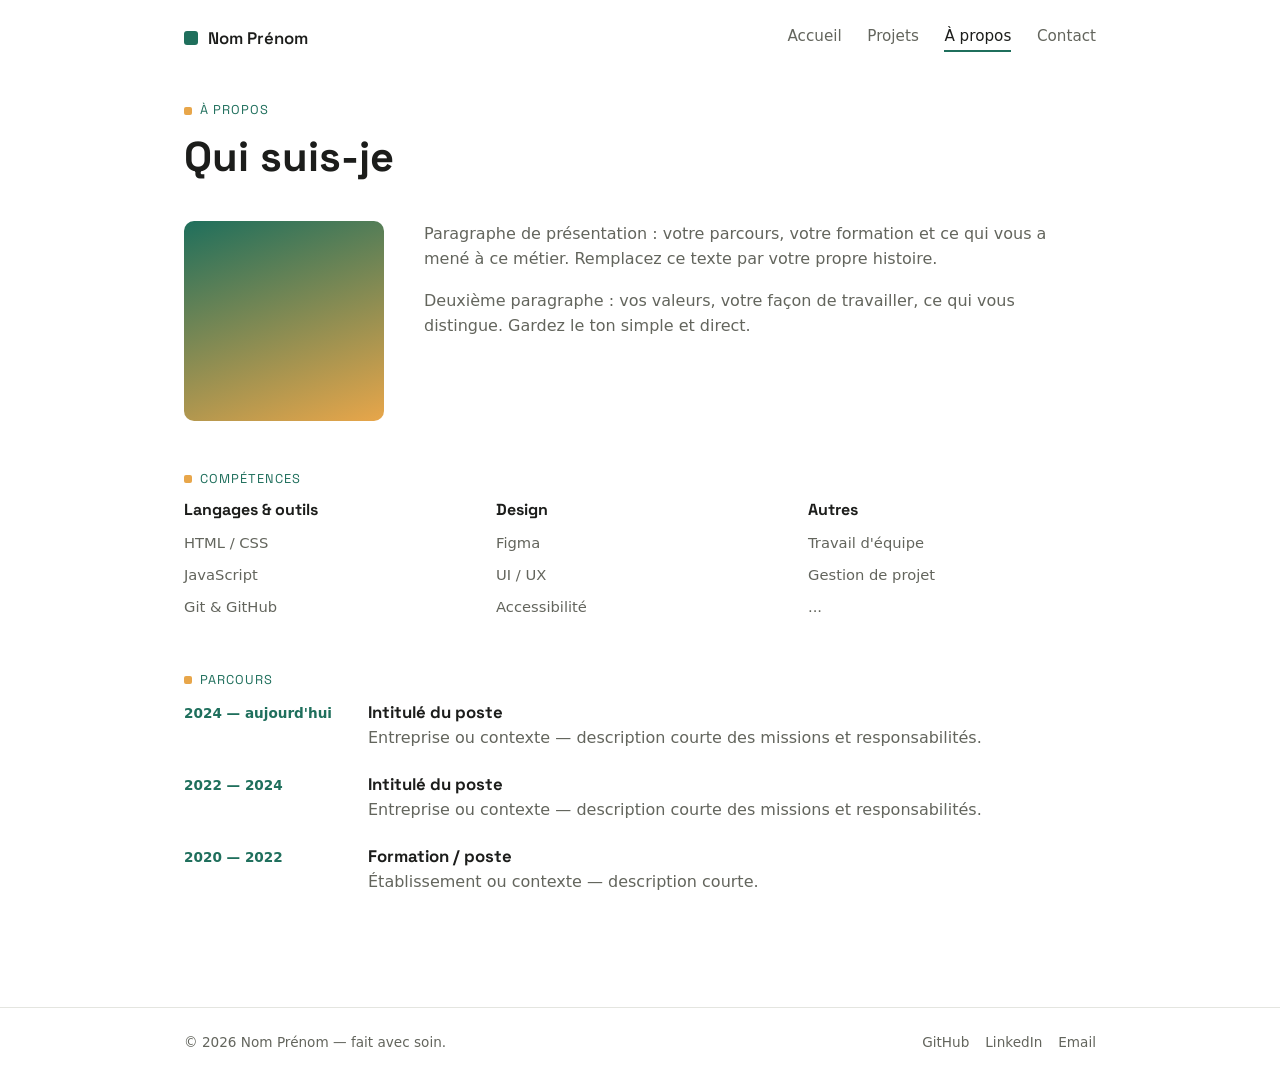
==== about.html @ ff8ce08f "#	modified:   about.css #	modified:   about.html #	modified:   contact.css #	modified:   contact.htm" ====
<!doctype html>
<html lang="fr">

<head>
    <meta charset="UTF-8">
    <meta name="viewport" content="width=device-width, initial-scale=1.0">
    <title>À propos — Nom Prénom</title>
    <link rel="stylesheet" href="about.css">
</head>

<body>

    <header class="nav">
        <a class="logo" href="home.html">
            <span class="logo-mark" aria-hidden="true"></span>
            Nom Prénom
        </a>
        <nav>
            <a href="home.html">Accueil</a>
            <a href="project.html">Projets</a>
            <a href="about.html" class="active">À propos</a>
            <a href="contact.html">Contact</a>
        </nav>
    </header>

    <main>
        <section class="page-intro">
            <p class="eyebrow"><span class="dot"></span>À propos</p>
            <h1>Qui suis-je</h1>
        </section>

        <section class="about-grid">
            <div class="portrait" aria-hidden="true"></div>
            <div class="about-text">
                <p>
                    Paragraphe de présentation : votre parcours, votre formation et ce qui vous a
                    mené à ce métier. Remplacez ce texte par votre propre histoire.
                </p>
                <p>
                    Deuxième paragraphe : vos valeurs, votre façon de travailler, ce qui vous
                    distingue. Gardez le ton simple et direct.
                </p>
            </div>
        </section>

        <section class="about-skills">
            <p class="eyebrow"><span class="dot"></span>Compétences</p>
            <div class="skills-columns">
                <div>
                    <h3>Langages &amp; outils</h3>
                    <ul>
                        <li>HTML / CSS</li>
                        <li>JavaScript</li>
                        <li>Git &amp; GitHub</li>
                    </ul>
                </div>
                <div>
                    <h3>Design</h3>
                    <ul>
                        <li>Figma</li>
                        <li>UI / UX</li>
                        <li>Accessibilité</li>
                    </ul>
                </div>
                <div>
                    <h3>Autres</h3>
                    <ul>
                        <li>Travail d'équipe</li>
                        <li>Gestion de projet</li>
                        <li>...</li>
                    </ul>
                </div>
            </div>
        </section>

        <section class="about-experience">
            <p class="eyebrow"><span class="dot"></span>Parcours</p>
            <ul class="experience-list">
                <li>
                    <span class="experience-date">2024 — aujourd'hui</span>
                    <div>
                        <h3>Intitulé du poste</h3>
                        <p>Entreprise ou contexte — description courte des missions et responsabilités.</p>
                    </div>
                </li>
                <li>
                    <span class="experience-date">2022 — 2024</span>
                    <div>
                        <h3>Intitulé du poste</h3>
                        <p>Entreprise ou contexte — description courte des missions et responsabilités.</p>
                    </div>
                </li>
                <li>
                    <span class="experience-date">2020 — 2022</span>
                    <div>
                        <h3>Formation / poste</h3>
                        <p>Établissement ou contexte — description courte.</p>
                    </div>
                </li>
            </ul>
        </section>
    </main>

    <footer class="footer">
        <div class="footer-content">
            <p>© 2026 Nom Prénom — fait avec soin.</p>
            <div class="socials">
                <a href="https://github.com/votre-utilisateur" target="_blank" rel="noopener">GitHub</a>
                <a href="https://www.linkedin.com/in/votre-profil" target="_blank" rel="noopener">LinkedIn</a>
                <a href="mailto:vous@example.com">Email</a>
            </div>
        </div>
    </footer>

</body>

</html>
---- about.css ----
@import url('https://fonts.googleapis.com/css2?family=Space+Grotesk:wght@500;600;700&display=swap');

:root {
    --bg: #ffffff;
    --bg-soft: #f3f4ef;
    --ink: #1c1d1b;
    --ink-muted: #63655d;
    --accent: #1f6f5c;
    --accent-soft: #e8a64a;
    --border: #e4e5e0;
    --radius: 10px;
    --max-width: 960px;
    --font-display: 'Space Grotesk', sans-serif;
    --font-body: system-ui, -apple-system, 'Segoe UI', Roboto, Helvetica, Arial, sans-serif;
}

* {
    box-sizing: border-box;
}

html {
    scroll-behavior: smooth;
}

body {
    margin: 0;
    background: var(--bg);
    color: var(--ink);
    font-family: var(--font-body);
    line-height: 1.6;
    -webkit-font-smoothing: antialiased;
}

img {
    max-width: 100%;
    display: block;
}

a {
    color: inherit;
    text-decoration: none;
}

h1,
h2,
h3 {
    font-family: var(--font-display);
    line-height: 1.15;
    margin: 0 0 0.5em;
}

p {
    margin: 0 0 1em;
    color: var(--ink-muted);
}

.eyebrow {
    display: flex;
    align-items: center;
    gap: 0.5rem;
    font-family: var(--font-display);
    font-size: 0.8rem;
    letter-spacing: 0.08em;
    text-transform: uppercase;
    color: var(--accent);
    margin-bottom: 0.75rem;
}

.dot {
    width: 8px;
    height: 8px;
    background: var(--accent-soft);
    border-radius: 2px;
    display: inline-block;
}

/* Navigation */
.nav {
    max-width: var(--max-width);
    margin: 0 auto;
    display: flex;
    align-items: center;
    justify-content: space-between;
    padding: 1.5rem 1.5rem 0;
    flex-wrap: wrap;
    gap: 1rem;
}

.logo {
    display: flex;
    align-items: center;
    gap: 0.6rem;
    font-family: var(--font-display);
    font-weight: 600;
    font-size: 1.05rem;
}

.logo-mark {
    width: 14px;
    height: 14px;
    background: var(--accent);
    border-radius: 3px;
}

.nav nav {
    display: flex;
    gap: 1.6rem;
    flex-wrap: wrap;
}

.nav nav a {
    position: relative;
    font-size: 0.95rem;
    color: var(--ink-muted);
    padding-bottom: 4px;
}

.nav nav a::after {
    content: '';
    position: absolute;
    left: 0;
    right: 0;
    bottom: 0;
    height: 2px;
    background: var(--accent);
    transform: scaleX(0);
    transform-origin: left;
    transition: transform 0.2s ease;
}

.nav nav a:hover::after,
.nav nav a.active::after {
    transform: scaleX(1);
}

.nav nav a.active {
    color: var(--ink);
}

/* Buttons */
.btn {
    display: inline-block;
    padding: 0.7rem 1.4rem;
    border-radius: var(--radius);
    font-size: 0.95rem;
    font-weight: 600;
    border: 1px solid transparent;
    cursor: pointer;
    transition: transform 0.15s ease, background 0.2s ease, color 0.2s ease, border-color 0.2s ease;
}

.btn:hover {
    transform: translateY(-2px);
}

.btn-primary {
    background: var(--accent);
    color: #fff;
}

.btn-primary:hover {
    background: #18584a;
}

.btn-outline {
    border-color: var(--border);
    color: var(--ink);
}

.btn-outline:hover {
    border-color: var(--accent);
    color: var(--accent);
}

main {
    max-width: var(--max-width);
    margin: 0 auto;
    padding: 3rem 1.5rem 4rem;
}

/* Footer */
.footer {
    border-top: 1px solid var(--border);
}

.footer-content {
    max-width: var(--max-width);
    margin: 0 auto;
    padding: 1.5rem;
    display: flex;
    flex-wrap: wrap;
    justify-content: space-between;
    gap: 1rem;
    font-size: 0.85rem;
    color: var(--ink-muted);
}

.socials {
    display: flex;
    gap: 1rem;
}

.socials a:hover {
    color: var(--accent);
}

/* Accessibilité */
a:focus-visible,
button:focus-visible,
input:focus-visible,
textarea:focus-visible {
    outline: 2px solid var(--accent);
    outline-offset: 2px;
}

@media (prefers-reduced-motion: reduce) {
    * {
        transition: none !important;
        scroll-behavior: auto !important;
    }
}

/* ---------- Page à propos ---------- */

.page-intro {
    max-width: 600px;
    margin-bottom: 2.5rem;
}

.page-intro h1 {
    font-size: clamp(2rem, 4vw, 2.6rem);
}

.about-grid {
    display: grid;
    grid-template-columns: 200px 1fr;
    gap: 2.5rem;
    align-items: start;
    margin-bottom: 3rem;
}

.portrait {
    width: 200px;
    height: 200px;
    border-radius: var(--radius);
    background: linear-gradient(160deg, var(--accent), var(--accent-soft));
}

.about-text p:last-child {
    margin-bottom: 0;
}

.about-skills,
.about-experience {
    margin-bottom: 3rem;
}

.skills-columns {
    display: grid;
    grid-template-columns: repeat(3, 1fr);
    gap: 1.5rem;
}

.skills-columns h3 {
    font-size: 1rem;
    margin-bottom: 0.5rem;
}

.skills-columns ul {
    list-style: none;
    padding: 0;
    margin: 0;
    color: var(--ink-muted);
    font-size: 0.92rem;
}

.skills-columns li {
    padding: 0.25rem 0;
}

.experience-list {
    list-style: none;
    padding: 0;
    margin: 0;
    display: flex;
    flex-direction: column;
    gap: 1.5rem;
}

.experience-list li {
    display: grid;
    grid-template-columns: 160px 1fr;
    gap: 1.5rem;
}

.experience-date {
    color: var(--accent);
    font-weight: 600;
    font-size: 0.85rem;
}

.experience-list h3 {
    font-size: 1.05rem;
    margin-bottom: 0.2rem;
}

.experience-list p {
    margin: 0;
}

@media (max-width: 640px) {
    .about-grid {
        grid-template-columns: 1fr;
    }

    .portrait {
        width: 140px;
        height: 140px;
    }

    .skills-columns {
        grid-template-columns: 1fr 1fr;
    }

    .experience-list li {
        grid-template-columns: 1fr;
    }
}

@media (max-width: 480px) {
    .skills-columns {
        grid-template-columns: 1fr;
    }
}
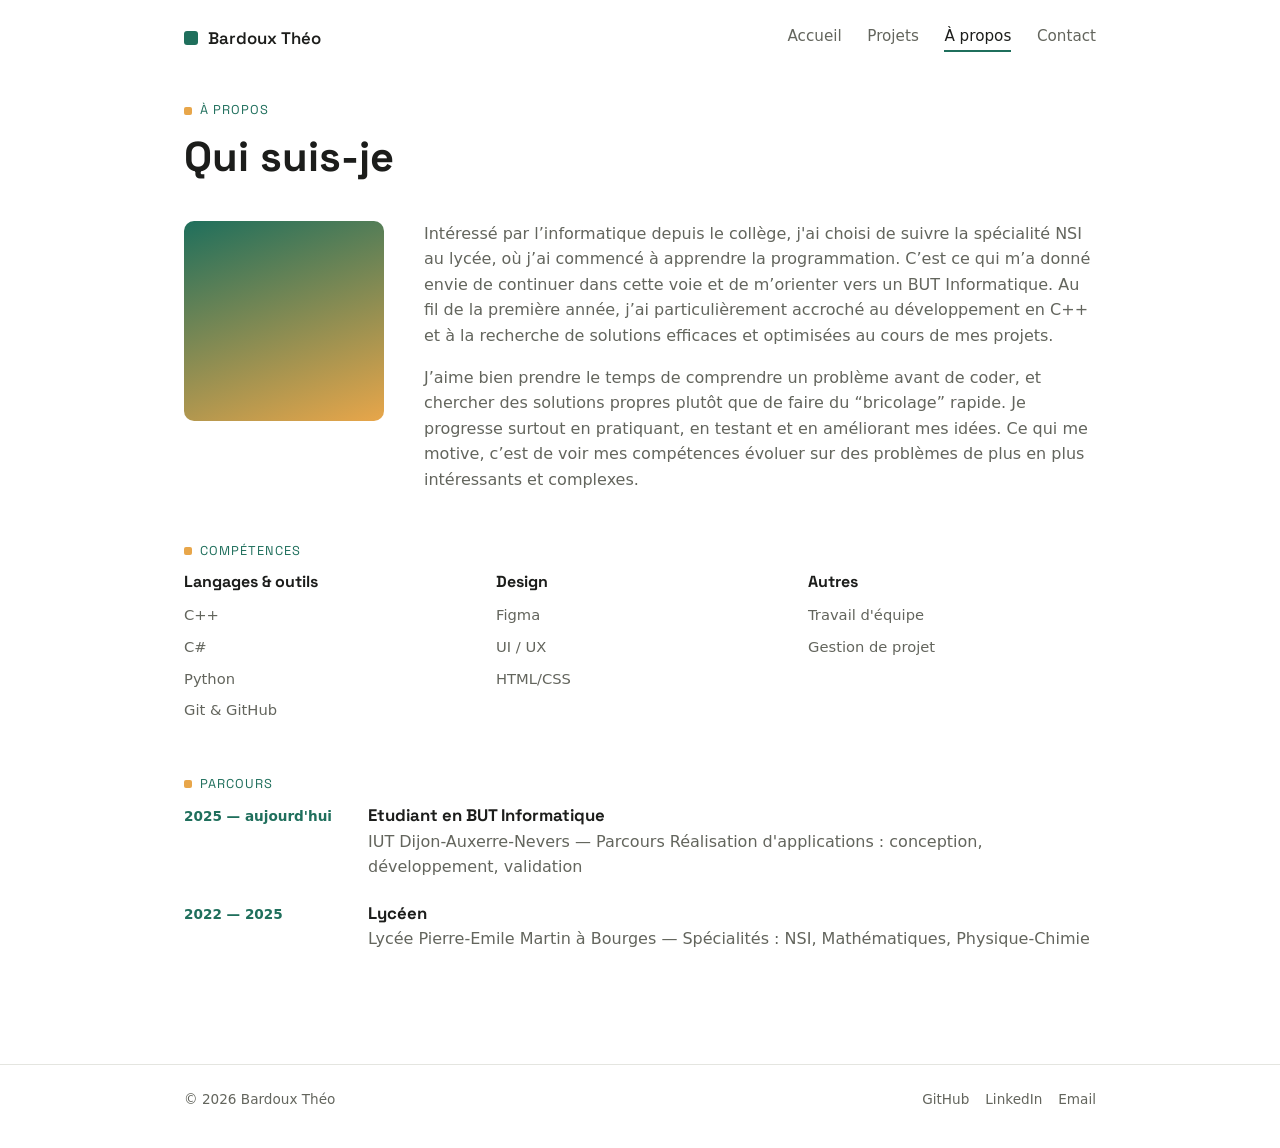
==== commit a73c72aa: "#	modified:   about.html #	modified:   contact.html #	modified:   index.html #	modified:   project.h" ====
--- a/about.html
+++ b/about.html
@@ -4,19 +4,19 @@
 <head>
     <meta charset="UTF-8">
     <meta name="viewport" content="width=device-width, initial-scale=1.0">
-    <title>À propos — Nom Prénom</title>
+    <title>À propos — Bardoux Théo</title>
     <link rel="stylesheet" href="about.css">
 </head>
 
 <body>
 
     <header class="nav">
-        <a class="logo" href="home.html">
+        <a class="logo" href="index.html">
             <span class="logo-mark" aria-hidden="true"></span>
-            Nom Prénom
+            Bardoux Théo
         </a>
         <nav>
-            <a href="home.html">Accueil</a>
+            <a href="index.html">Accueil</a>
             <a href="project.html">Projets</a>
             <a href="about.html" class="active">À propos</a>
             <a href="contact.html">Contact</a>
@@ -33,12 +33,15 @@
             <div class="portrait" aria-hidden="true"></div>
             <div class="about-text">
                 <p>
-                    Paragraphe de présentation : votre parcours, votre formation et ce qui vous a
-                    mené à ce métier. Remplacez ce texte par votre propre histoire.
+                    Intéressé par l’informatique depuis le collège, j'ai choisi de suivre la spécialité NSI au lycée, où j’ai commencé à apprendre la programmation.
+                    C’est ce qui m’a donné envie de continuer dans cette voie et de m’orienter vers un BUT
+                    Informatique. Au fil de la première année, j’ai particulièrement accroché au développement en C++ et à la recherche de
+                    solutions efficaces et optimisées au cours de mes projets.
                 </p>
                 <p>
-                    Deuxième paragraphe : vos valeurs, votre façon de travailler, ce qui vous
-                    distingue. Gardez le ton simple et direct.
+                    J’aime bien prendre le temps de comprendre un problème avant de coder, et chercher des solutions propres plutôt que de
+                    faire du “bricolage” rapide. Je progresse surtout en pratiquant, en testant et en améliorant mes idées. Ce qui me
+                    motive, c’est de voir mes compétences évoluer sur des problèmes de plus en plus intéressants et complexes.
                 </p>
             </div>
         </section>
@@ -49,8 +52,9 @@
                 <div>
                     <h3>Langages &amp; outils</h3>
                     <ul>
-                        <li>HTML / CSS</li>
-                        <li>JavaScript</li>
+                        <li>C++</li>
+                        <li>C#</li>
+                        <li>Python</li>
                         <li>Git &amp; GitHub</li>
                     </ul>
                 </div>
@@ -59,7 +63,7 @@
                     <ul>
                         <li>Figma</li>
                         <li>UI / UX</li>
-                        <li>Accessibilité</li>
+                        <li>HTML/CSS</li>
                     </ul>
                 </div>
                 <div>
@@ -67,7 +71,6 @@
                     <ul>
                         <li>Travail d'équipe</li>
                         <li>Gestion de projet</li>
-                        <li>...</li>
                     </ul>
                 </div>
             </div>
@@ -77,24 +80,17 @@
             <p class="eyebrow"><span class="dot"></span>Parcours</p>
             <ul class="experience-list">
                 <li>
-                    <span class="experience-date">2024 — aujourd'hui</span>
+                    <span class="experience-date">2025 — aujourd'hui</span>
                     <div>
-                        <h3>Intitulé du poste</h3>
-                        <p>Entreprise ou contexte — description courte des missions et responsabilités.</p>
+                        <h3> Etudiant en BUT Informatique</h3>
+                        <p> IUT Dijon-Auxerre-Nevers — Parcours Réalisation d'applications : conception, développement, validation</p>
                     </div>
                 </li>
                 <li>
-                    <span class="experience-date">2022 — 2024</span>
+                    <span class="experience-date">2022 — 2025</span>
                     <div>
-                        <h3>Intitulé du poste</h3>
-                        <p>Entreprise ou contexte — description courte des missions et responsabilités.</p>
-                    </div>
-                </li>
-                <li>
-                    <span class="experience-date">2020 — 2022</span>
-                    <div>
-                        <h3>Formation / poste</h3>
-                        <p>Établissement ou contexte — description courte.</p>
+                        <h3>Lycéen</h3>
+                        <p>Lycée Pierre-Emile Martin à Bourges — Spécialités : NSI, Mathématiques, Physique-Chimie</p>
                     </div>
                 </li>
             </ul>
@@ -103,11 +99,11 @@
 
     <footer class="footer">
         <div class="footer-content">
-            <p>© 2026 Nom Prénom — fait avec soin.</p>
+            <p>© 2026 Bardoux Théo</p>
             <div class="socials">
-                <a href="https://github.com/votre-utilisateur" target="_blank" rel="noopener">GitHub</a>
-                <a href="https://www.linkedin.com/in/votre-profil" target="_blank" rel="noopener">LinkedIn</a>
-                <a href="mailto:vous@example.com">Email</a>
+                <a href="https://github.com/KolaghanMK1" target="_blank" rel="noopener">GitHub</a>
+                <a href="https://www.linkedin.com/in/théo-bardoux-303806385" target="_blank" rel="noopener">LinkedIn</a>
+                <a href="mailto:theobardoux18@gmail.com">Email</a>
             </div>
         </div>
     </footer>
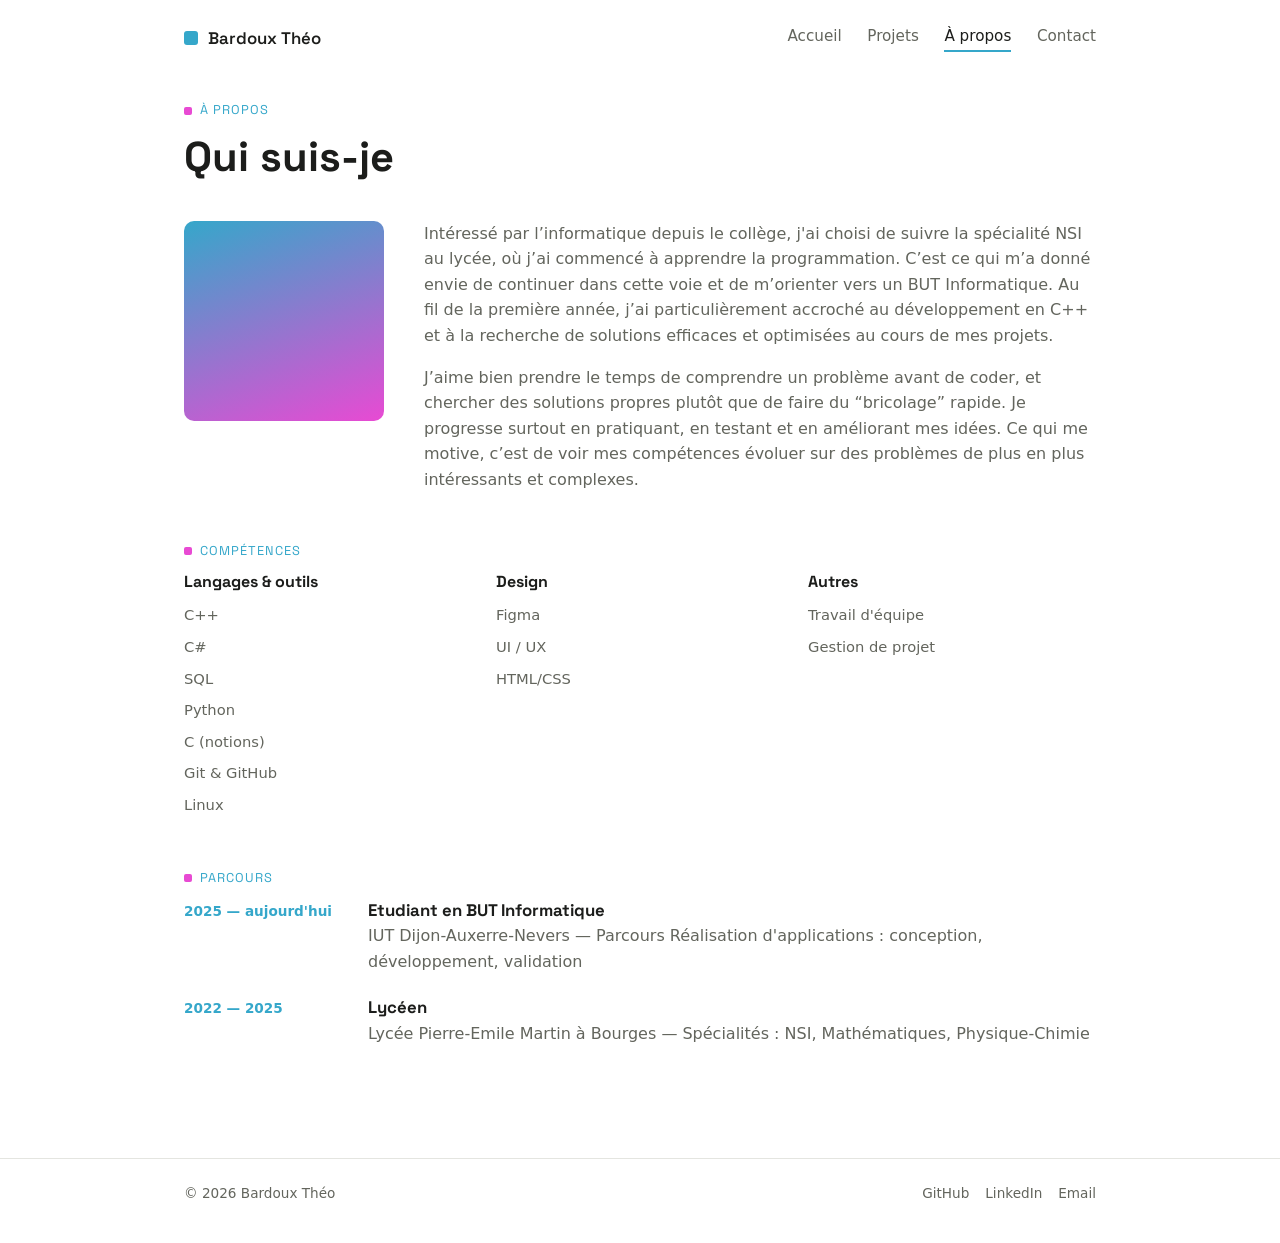
==== commit a03da812: "Corrections contenu pages contact.html, about .html et index.html" ====
--- a/about.html
+++ b/about.html
@@ -54,8 +54,11 @@
                     <ul>
                         <li>C++</li>
                         <li>C#</li>
+                        <li>SQL</li>
                         <li>Python</li>
+                        <li>C (notions)</li>
                         <li>Git &amp; GitHub</li>
+                        <li>Linux</li>
                     </ul>
                 </div>
                 <div>
--- a/about.css
+++ b/about.css
@@ -5,8 +5,8 @@
     --bg-soft: #f3f4ef;
     --ink: #1c1d1b;
     --ink-muted: #63655d;
-    --accent: #1f6f5c;
-    --accent-soft: #e8a64a;
+    --accent: #35a7ca;
+    --accent-soft: #e84ad3;
     --border: #e4e5e0;
     --radius: 10px;
     --max-width: 960px;
